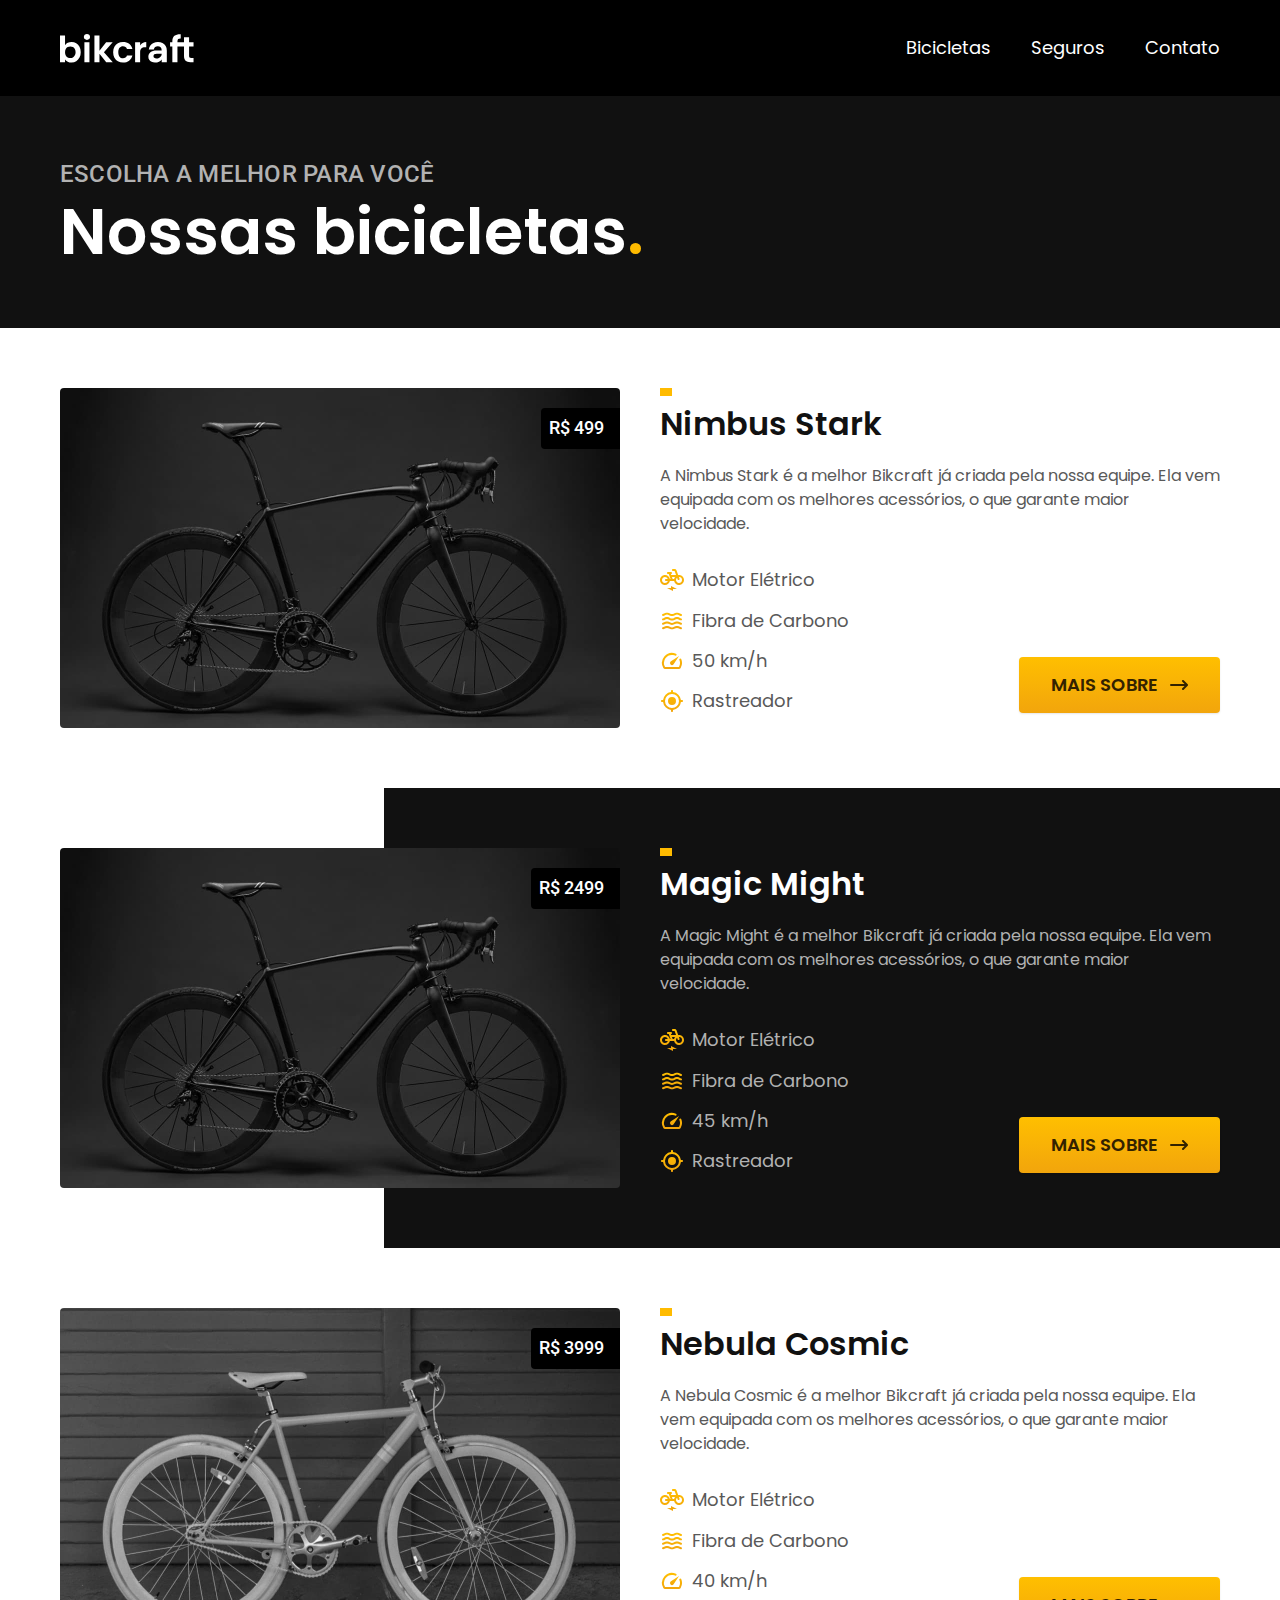
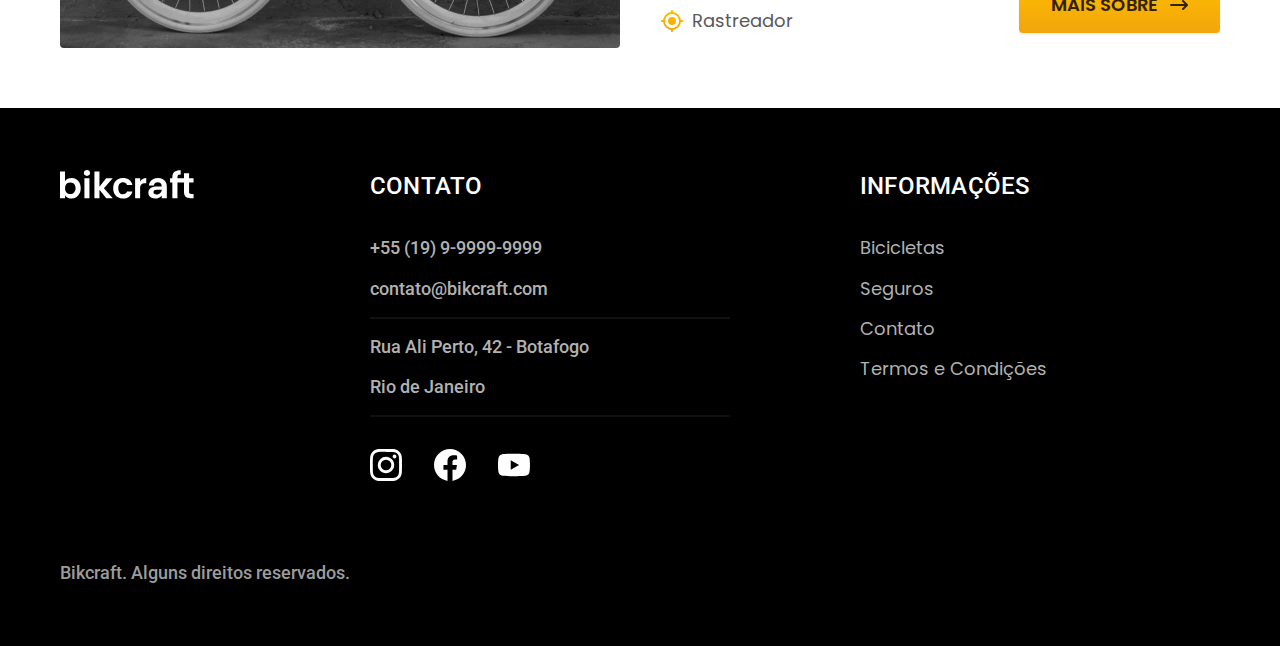
==== bicicletas.html @ c62a6f2a "adicionado página de termos e bicicletas" ====
<!DOCTYPE html>
<html lang="pt-BR">
<head>
   <meta charset="UTF-8">
   <meta http-equiv="X-UA-Compatible" content="IE=edge">
   <meta name="viewport" content="width=device-width, initial-scale=1.0">
   <title>Bicicletas | Bikcraft - Bicicletas Elétricas</title>
   <meta name="description" content="Bicicletas elétricas de alta precisão e qualidade, feitas sob medida para você. Explore o mundo na sua velocidade com a Bikcraft.">
   <link rel="stylesheet" href="css/style.css">
   <link rel="icon" href="favicon.svg" type="image/svg+xml">
   <link rel="preconnect" href="https://fonts.googleapis.com">
   <link rel="preconnect" href="https://fonts.gstatic.com" crossorigin>
   <link rel="stylesheet" href="https://fonts.googleapis.com/css2?family=Merriweather:ital,wght@1,900&family=Poppins:wght@400;600&family=Roboto:wght@400;500&display=swap">
</head>
<body id="bicicletas">
   <header class="header-bg">
      <div class="container header">
         <a href="/">
            <img src="img/bikcraft.svg" alt="Bikcraft">
         </a>

         <nav aria-label="primária">
            <ul class="header-menu font-1-m cor-0">
               <li><a href="bicicletas.html">Bicicletas</a></li>
               <li><a href="seguros.html">Seguros</a></li>
               <li><a href="contato.html">Contato</a></li>
            </ul>
         </nav>
      </div>
   </header>

   <main>
      <div class="titulo-bg">
         <div class="titulo container">
            <p class="font-2-l-b cor-5">Escolha a melhor para você</p>
            <h1 class="font-1-xxl cor-0">Nossas bicicletas<span class="cor-p1">.</span></h1>
         </div>
      </div>

      <div class="bicicletas container">
         <div class="bicicletas-imagem">
            <img src="img/bicicletas/nimbus.jpg" alt="Bicicleta preta">
            <span class="font-2-m cor-0">R$ 499</span>
         </div>

         <div class="bicicletas-conteudo">
            <h2 class="font-1-xl">Nimbus Stark</h2>
            <p class="font-1-s cor-8">A Nimbus Stark é a melhor Bikcraft já criada pela nossa equipe. Ela vem equipada com os melhores acessórios, o que garante maior velocidade.</p>

            <ul class="font-1-m cor-8">
               <li>
                  <img src="img/icones/eletrica.svg" alt="">
                  Motor Elétrico
               </li>

               <li>
                  <img src="img/icones/carbono.svg" alt="">
                  Fibra de Carbono
               </li>

               <li>
                  <img src="img/icones/velocidade.svg" alt="">
                  50 km/h
               </li>

               <li>
                  <img src="img/icones/rastreador.svg" alt="">
                  Rastreador
               </li>
            </ul>

            <a class="botao seta" href="bicicletas/nimbus.html">Mais sobre</a>
         </div>
      </div>

      <div class="bicicletas-bg">
         <div class="bicicletas container">
            <div class="bicicletas-imagem">
               <img src="img/bicicletas/nimbus.jpg" alt="Bicicleta preta">
               <span class="font-2-m cor-0">R$ 2499</span>
            </div>

            <div class="bicicletas-conteudo">
               <h2 class="font-1-xl cor-0">Magic Might</h2>
               <p class="font-1-s cor-5">A Magic Might é a melhor Bikcraft já criada pela nossa equipe. Ela vem equipada com os melhores acessórios, o que garante maior velocidade.</p>

               <ul class="font-1-m cor-5">
                  <li>
                     <img src="img/icones/eletrica.svg" alt="">
                     Motor Elétrico
                  </li>

                  <li>
                     <img src="img/icones/carbono.svg" alt="">
                     Fibra de Carbono
                  </li>

                  <li>
                     <img src="img/icones/velocidade.svg" alt="">
                     45 km/h
                  </li>

                  <li>
                     <img src="img/icones/rastreador.svg" alt="">
                     Rastreador
                  </li>
               </ul>

               <a class="botao seta" href="bicicletas/magic.html">Mais sobre</a>
            </div>
         </div>
      </div>

      <div class="bicicletas container">
         <div class="bicicletas-imagem">
            <img src="img/bicicletas/nebula.jpg" alt="Bicicleta preta">
            <span class="font-2-m cor-0">R$ 3999</span>
         </div>

         <div class="bicicletas-conteudo">
            <h2 class="font-1-xl">Nebula Cosmic</h2>
            <p class="font-1-s cor-8">A Nebula Cosmic é a melhor Bikcraft já criada pela nossa equipe. Ela vem equipada com os melhores acessórios, o que garante maior velocidade.</p>

            <ul class="font-1-m cor-8">
               <li>
                  <img src="img/icones/eletrica.svg" alt="">
                  Motor Elétrico
               </li>

               <li>
                  <img src="img/icones/carbono.svg" alt="">
                  Fibra de Carbono
               </li>

               <li>
                  <img src="img/icones/velocidade.svg" alt="">
                  40 km/h
               </li>

               <li>
                  <img src="img/icones/rastreador.svg" alt="">
                  Rastreador
               </li>
            </ul>

            <a class="botao seta" href="bicicletas/nebula.html">Mais sobre</a>
         </div>
      </div>
   </main>

   <footer class="footer-bg">
      <div class="container footer">
         <img src="img/bikcraft.svg" alt="Bikcraft">

         <div class="footer-contato">
            <h3 class="font-2-l-b cor-0">Contato</h3>
            
            <ul class="font-2-m cor-5">
               <li><a href="tel:+5519999999999">+55 (19) 9-9999-9999</a></li>
               <li><a href="mailto:contato@bikcraft.com">contato@bikcraft.com</a></li>
               <li>Rua Ali Perto, 42 - Botafogo</li>
               <li>Rio de Janeiro</li>
            </ul>

            <div class="footer-redes">
               <a href="/"><img src="/img/redes/instagram.svg" alt="Instagram"></a>
               <a href="/"><img src="/img/redes/facebook.svg" alt="Facebook"></a>
               <a href="/"><img src="/img/redes/youtube.svg" alt="Youtube"></a>
            </div>
         </div>

         <div class="footer-informacoes">
            <h3 class="font-2-l-b cor-0">Informações</h3>

            <nav>
               <ul class="font-1-m cor-5">
                  <li><a href="bicicletas.html">Bicicletas</a></li>
                  <li><a href="seguros.html">Seguros</a></li>
                  <li><a href="contato.html">Contato</a></li>
                  <li><a href="termos.html">Termos e Condições</a></li>
               </ul>
            </nav>
         </div>

         <p class="footer-copy font-2-m cor-6">Bikcraft. Alguns direitos reservados.</p>
      </div>
   </footer>
</body>
</html>
---- css/style.css ----
@import url("utilidades/componentes.css");
@import url("utilidades/tipografia.css");
@import url("utilidades/cores.css");
@import url("global/global.css");
@import url("global/header.css");
@import url("global/footer.css");
@import url("home/introducao.css");
@import url("home/tecnologia.css");
@import url("home/parceiros.css");
@import url("home/depoimento.css");
@import url("home/seguros.css");
@import url("termos/termos.css");
@import url("bicicletas/bicicletas-lista.css");
@import url("bicicletas/bicicletas.css");
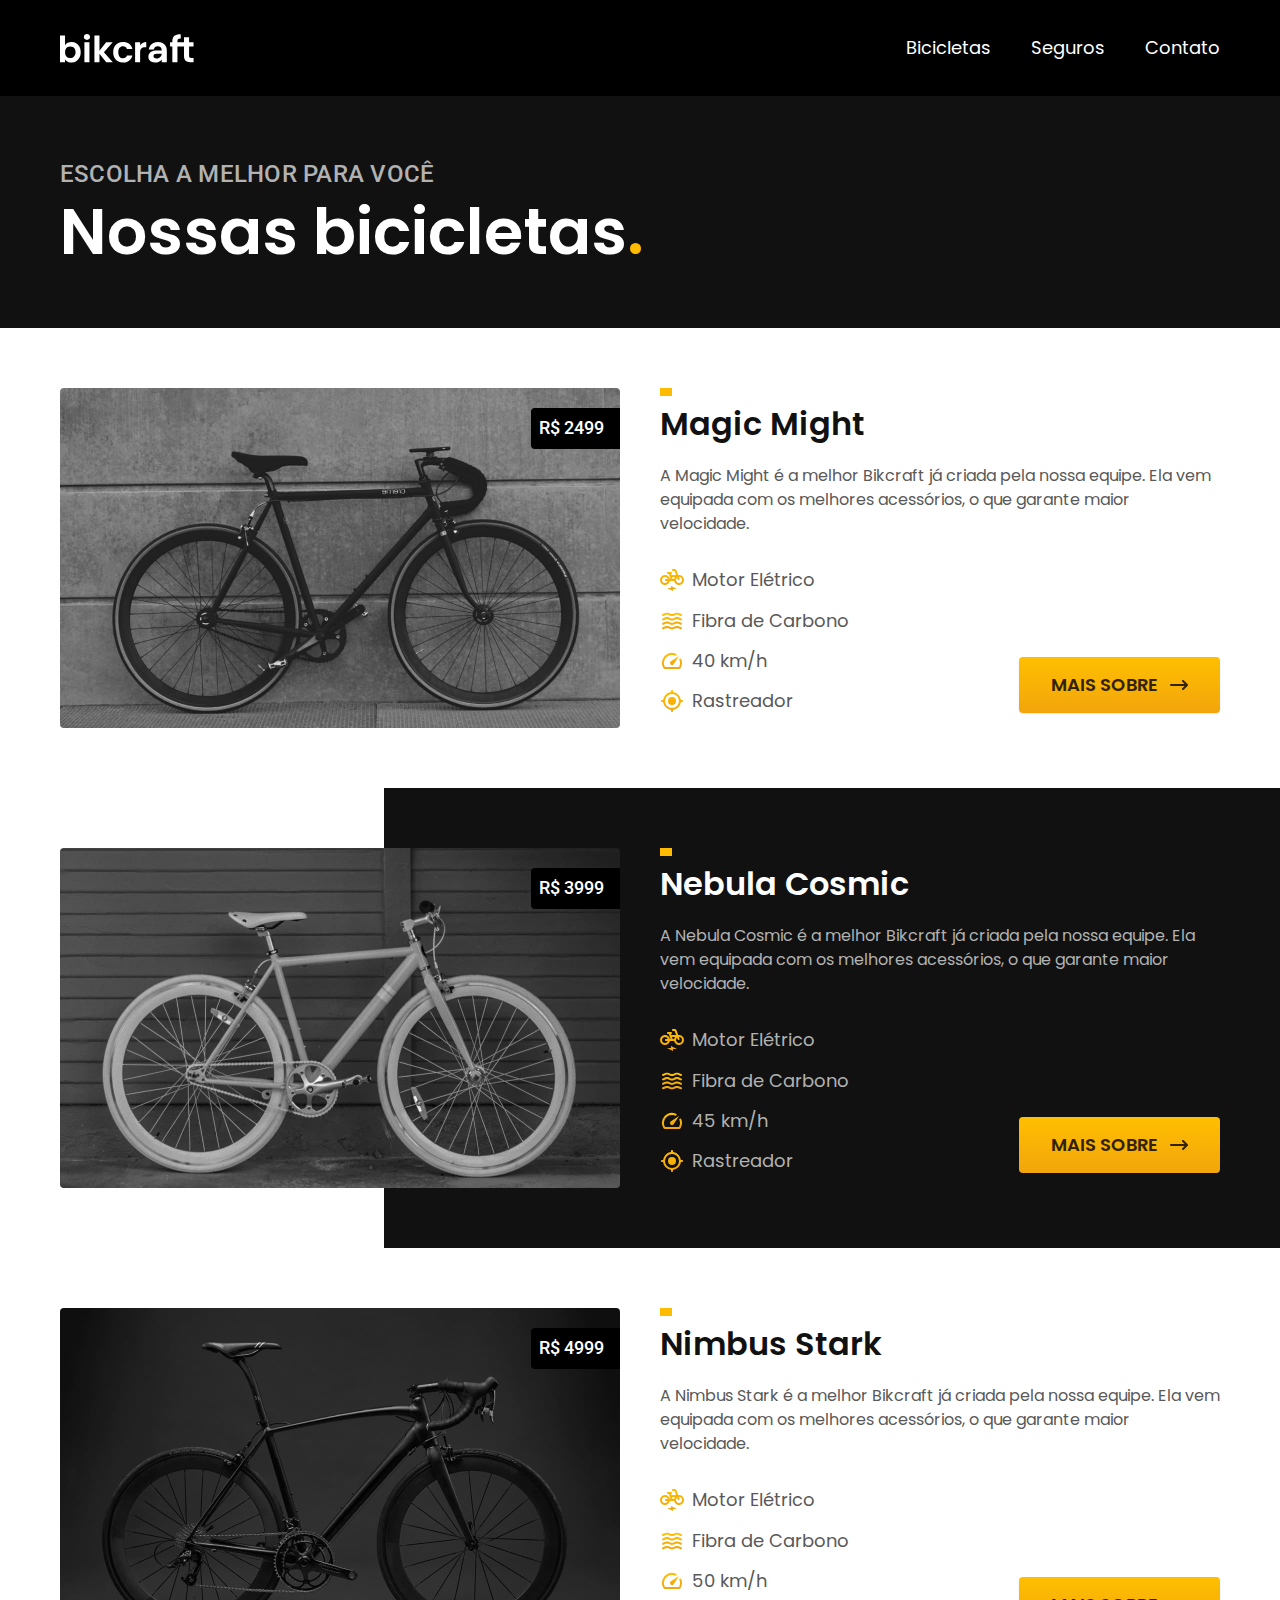
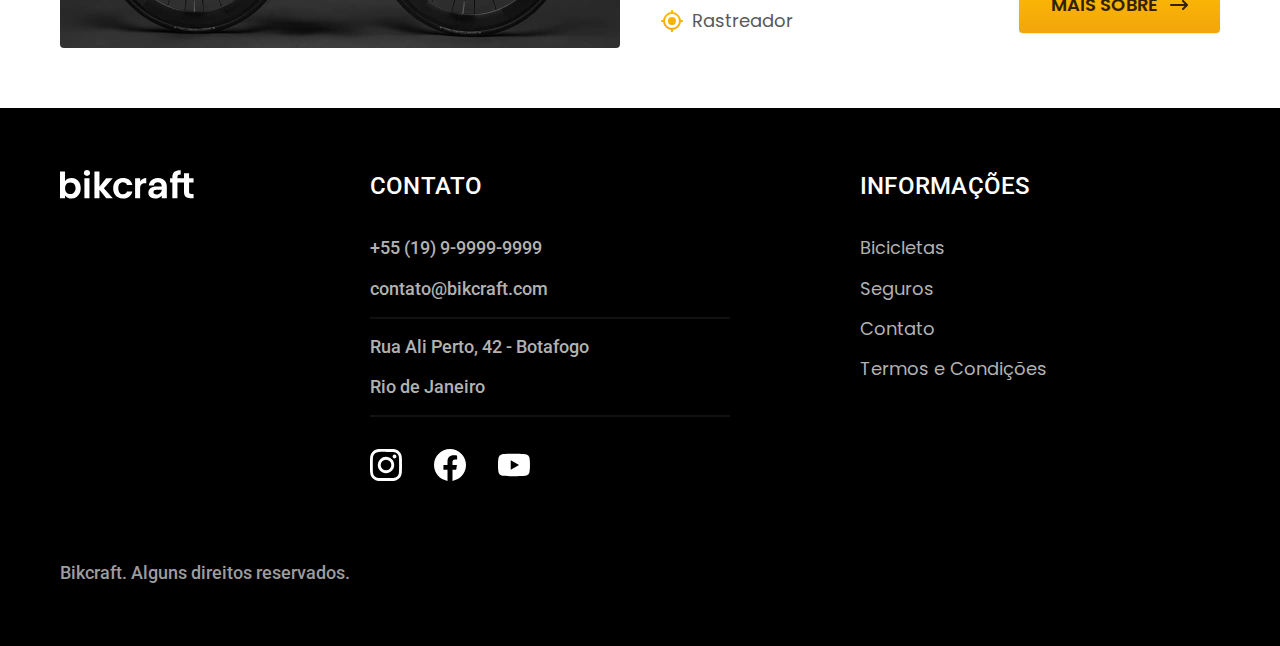
==== commit e3273405: "correção das bicicletas e valores, adiciona página de cada bicicleta e estilização" ====
--- a/bicicletas.html
+++ b/bicicletas.html
@@ -15,7 +15,7 @@
 <body id="bicicletas">
    <header class="header-bg">
       <div class="container header">
-         <a href="/">
+         <a href="index.html">
             <img src="img/bikcraft.svg" alt="Bikcraft">
          </a>
 
@@ -39,8 +39,82 @@
 
       <div class="bicicletas container">
          <div class="bicicletas-imagem">
+            <img src="img/bicicletas/magic.jpg" alt="Bicicleta preta">
+            <span class="font-2-m cor-0">R$ 2499</span>
+         </div>
+
+         <div class="bicicletas-conteudo">
+            <h2 class="font-1-xl">Magic Might</h2>
+            <p class="font-1-s cor-8">A Magic Might é a melhor Bikcraft já criada pela nossa equipe. Ela vem equipada com os melhores acessórios, o que garante maior velocidade.</p>
+
+            <ul class="font-1-m cor-8">
+               <li>
+                  <img src="img/icones/eletrica.svg" alt="">
+                  Motor Elétrico
+               </li>
+
+               <li>
+                  <img src="img/icones/carbono.svg" alt="">
+                  Fibra de Carbono
+               </li>
+
+               <li>
+                  <img src="img/icones/velocidade.svg" alt="">
+                  40 km/h
+               </li>
+
+               <li>
+                  <img src="img/icones/rastreador.svg" alt="">
+                  Rastreador
+               </li>
+            </ul>
+
+            <a class="botao seta" href="bicicletas/magic.html">Mais sobre</a>
+         </div>
+      </div>
+
+      <div class="bicicletas-bg">
+         <div class="bicicletas container">
+            <div class="bicicletas-imagem">
+               <img src="img/bicicletas/nebula.jpg" alt="Bicicleta preta">
+               <span class="font-2-m cor-0">R$ 3999</span>
+            </div>
+
+            <div class="bicicletas-conteudo">
+               <h2 class="font-1-xl cor-0">Nebula Cosmic</h2>
+               <p class="font-1-s cor-5">A Nebula Cosmic é a melhor Bikcraft já criada pela nossa equipe. Ela vem equipada com os melhores acessórios, o que garante maior velocidade.</p>
+
+               <ul class="font-1-m cor-5">
+                  <li>
+                     <img src="img/icones/eletrica.svg" alt="">
+                     Motor Elétrico
+                  </li>
+
+                  <li>
+                     <img src="img/icones/carbono.svg" alt="">
+                     Fibra de Carbono
+                  </li>
+
+                  <li>
+                     <img src="img/icones/velocidade.svg" alt="">
+                     45 km/h
+                  </li>
+
+                  <li>
+                     <img src="img/icones/rastreador.svg" alt="">
+                     Rastreador
+                  </li>
+               </ul>
+
+               <a class="botao seta" href="bicicletas/nebula.html">Mais sobre</a>
+            </div>
+         </div>
+      </div>
+
+      <div class="bicicletas container">
+         <div class="bicicletas-imagem">
             <img src="img/bicicletas/nimbus.jpg" alt="Bicicleta preta">
-            <span class="font-2-m cor-0">R$ 499</span>
+            <span class="font-2-m cor-0">R$ 4999</span>
          </div>
 
          <div class="bicicletas-conteudo">
@@ -72,80 +146,6 @@
             <a class="botao seta" href="bicicletas/nimbus.html">Mais sobre</a>
          </div>
       </div>
-
-      <div class="bicicletas-bg">
-         <div class="bicicletas container">
-            <div class="bicicletas-imagem">
-               <img src="img/bicicletas/nimbus.jpg" alt="Bicicleta preta">
-               <span class="font-2-m cor-0">R$ 2499</span>
-            </div>
-
-            <div class="bicicletas-conteudo">
-               <h2 class="font-1-xl cor-0">Magic Might</h2>
-               <p class="font-1-s cor-5">A Magic Might é a melhor Bikcraft já criada pela nossa equipe. Ela vem equipada com os melhores acessórios, o que garante maior velocidade.</p>
-
-               <ul class="font-1-m cor-5">
-                  <li>
-                     <img src="img/icones/eletrica.svg" alt="">
-                     Motor Elétrico
-                  </li>
-
-                  <li>
-                     <img src="img/icones/carbono.svg" alt="">
-                     Fibra de Carbono
-                  </li>
-
-                  <li>
-                     <img src="img/icones/velocidade.svg" alt="">
-                     45 km/h
-                  </li>
-
-                  <li>
-                     <img src="img/icones/rastreador.svg" alt="">
-                     Rastreador
-                  </li>
-               </ul>
-
-               <a class="botao seta" href="bicicletas/magic.html">Mais sobre</a>
-            </div>
-         </div>
-      </div>
-
-      <div class="bicicletas container">
-         <div class="bicicletas-imagem">
-            <img src="img/bicicletas/nebula.jpg" alt="Bicicleta preta">
-            <span class="font-2-m cor-0">R$ 3999</span>
-         </div>
-
-         <div class="bicicletas-conteudo">
-            <h2 class="font-1-xl">Nebula Cosmic</h2>
-            <p class="font-1-s cor-8">A Nebula Cosmic é a melhor Bikcraft já criada pela nossa equipe. Ela vem equipada com os melhores acessórios, o que garante maior velocidade.</p>
-
-            <ul class="font-1-m cor-8">
-               <li>
-                  <img src="img/icones/eletrica.svg" alt="">
-                  Motor Elétrico
-               </li>
-
-               <li>
-                  <img src="img/icones/carbono.svg" alt="">
-                  Fibra de Carbono
-               </li>
-
-               <li>
-                  <img src="img/icones/velocidade.svg" alt="">
-                  40 km/h
-               </li>
-
-               <li>
-                  <img src="img/icones/rastreador.svg" alt="">
-                  Rastreador
-               </li>
-            </ul>
-
-            <a class="botao seta" href="bicicletas/nebula.html">Mais sobre</a>
-         </div>
-      </div>
    </main>
 
    <footer class="footer-bg">
@@ -163,9 +163,9 @@
             </ul>
 
             <div class="footer-redes">
-               <a href="/"><img src="/img/redes/instagram.svg" alt="Instagram"></a>
-               <a href="/"><img src="/img/redes/facebook.svg" alt="Facebook"></a>
-               <a href="/"><img src="/img/redes/youtube.svg" alt="Youtube"></a>
+               <a href="/"><img src="img/redes/instagram.svg" alt="Instagram"></a>
+               <a href="/"><img src="img/redes/facebook.svg" alt="Facebook"></a>
+               <a href="/"><img src="img/redes/youtube.svg" alt="Youtube"></a>
             </div>
          </div>
 
--- a/css/style.css
+++ b/css/style.css
@@ -8,7 +8,11 @@
 @import url("home/tecnologia.css");
 @import url("home/parceiros.css");
 @import url("home/depoimento.css");
-@import url("home/seguros.css");
-@import url("termos/termos.css");
 @import url("bicicletas/bicicletas-lista.css");
-@import url("bicicletas/bicicletas.css");+@import url("bicicletas/bicicletas.css");
+@import url("bicicleta/bicicleta.css");
+@import url("bicicleta/seguro.css");
+@import url("seguros/seguros.css");
+@import url("seguros/vantagens.css");
+@import url("seguros/perguntas.css");
+@import url("termos/termos.css");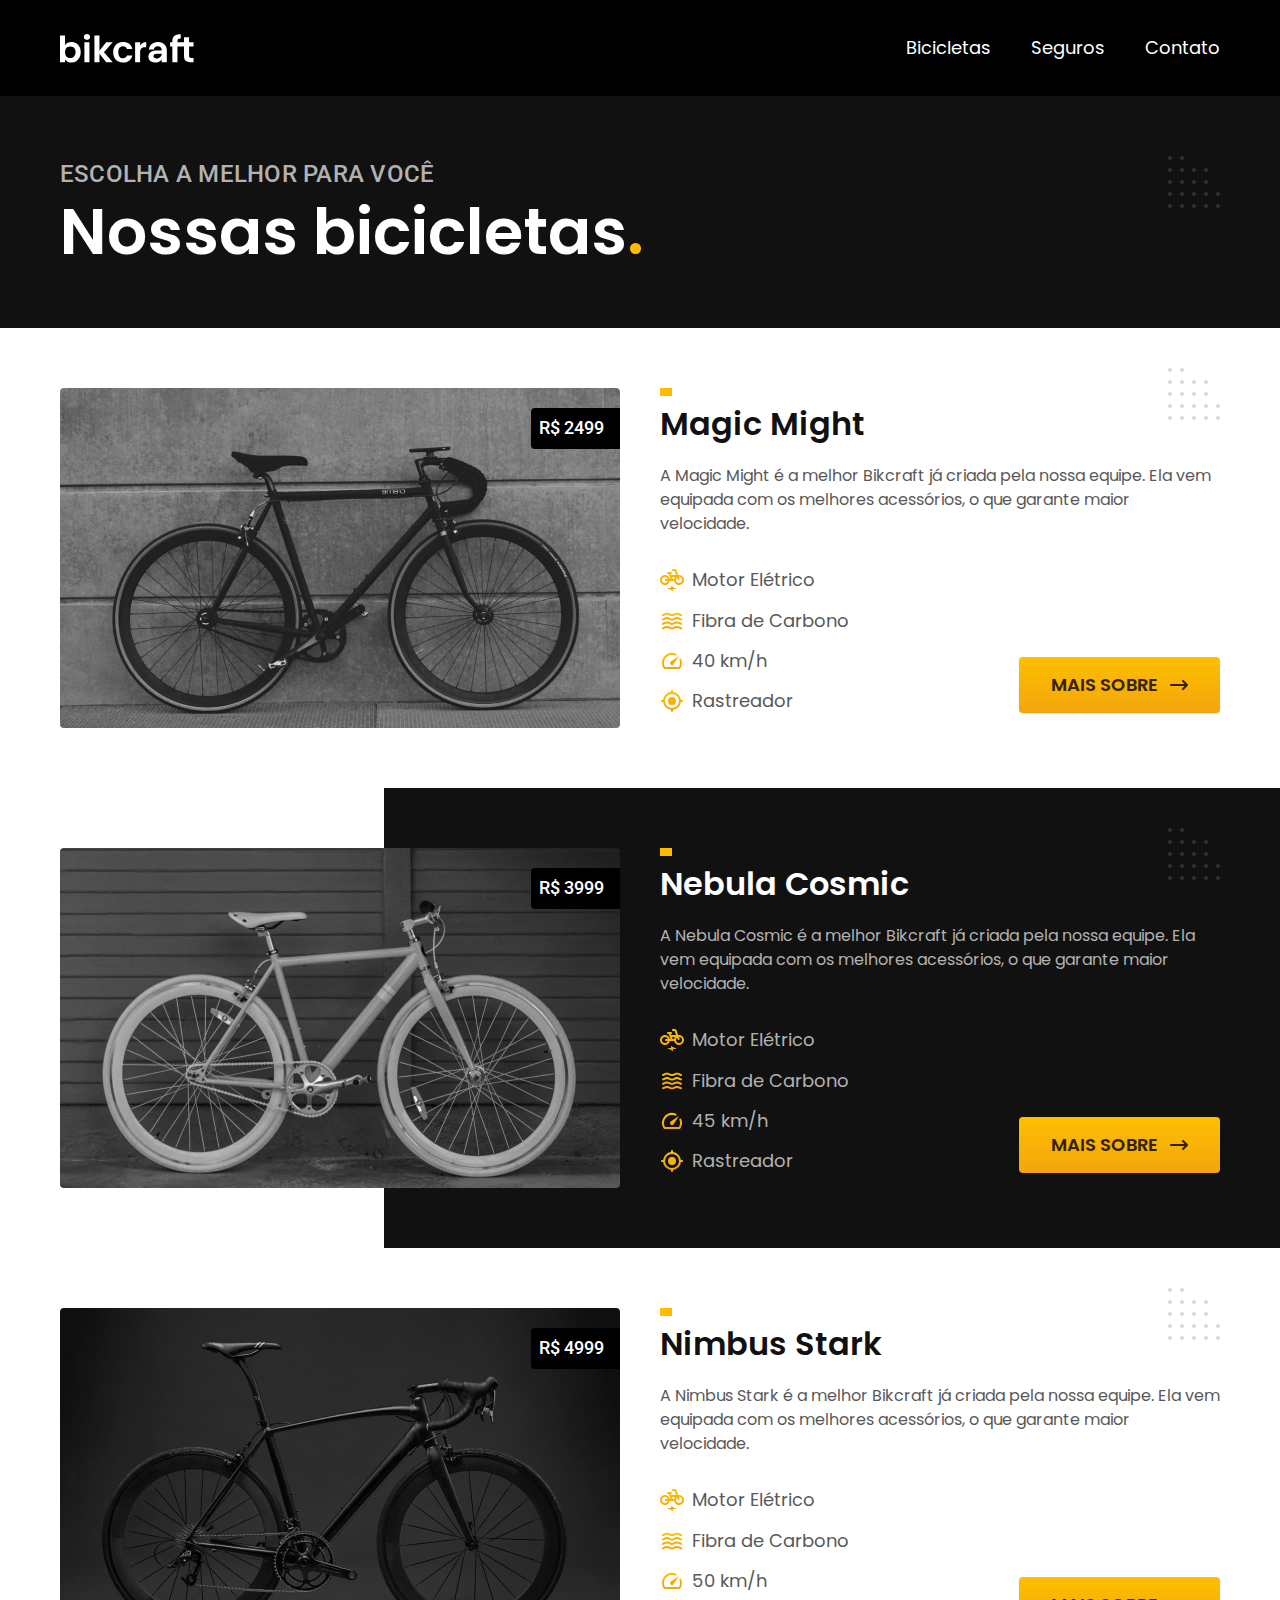
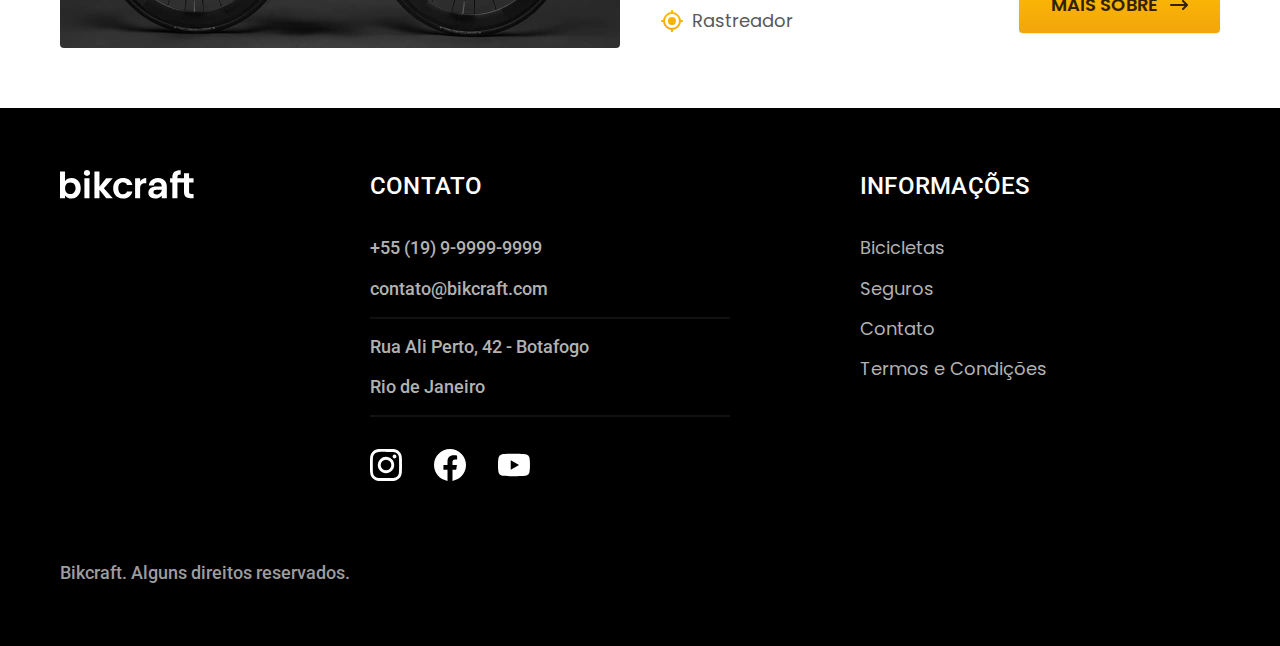
==== commit b341dd40: "adicionado preload no style.css e otimizado imagens da index" ====
--- a/bicicletas.html
+++ b/bicicletas.html
@@ -6,6 +6,7 @@
    <meta name="viewport" content="width=device-width, initial-scale=1.0">
    <title>Bicicletas | Bikcraft - Bicicletas Elétricas</title>
    <meta name="description" content="Bicicletas elétricas de alta precisão e qualidade, feitas sob medida para você. Explore o mundo na sua velocidade com a Bikcraft.">
+   <link rel="preload" href="css/style.css" as="style">
    <link rel="stylesheet" href="css/style.css">
    <link rel="icon" href="favicon.svg" type="image/svg+xml">
    <link rel="preconnect" href="https://fonts.googleapis.com">
--- a/css/style.css
+++ b/css/style.css
@@ -1,6 +1,7 @@
 @import url("utilidades/componentes.css");
 @import url("utilidades/tipografia.css");
 @import url("utilidades/cores.css");
+@import url("utilidades/formulario.css");
 @import url("global/global.css");
 @import url("global/header.css");
 @import url("global/footer.css");
@@ -12,6 +13,9 @@
 @import url("bicicletas/bicicletas.css");
 @import url("bicicleta/bicicleta.css");
 @import url("bicicleta/seguro.css");
+@import url("contato/contato.css");
+@import url("contato/lojas.css");
+@import url("orcamento/orcamento.css");
 @import url("seguros/seguros.css");
 @import url("seguros/vantagens.css");
 @import url("seguros/perguntas.css");
--- a/css/style.css
+++ b/css/style.css
@@ -1,6 +1,7 @@
 @import url("utilidades/componentes.css");
 @import url("utilidades/tipografia.css");
 @import url("utilidades/cores.css");
+@import url("utilidades/formulario.css");
 @import url("global/global.css");
 @import url("global/header.css");
 @import url("global/footer.css");
@@ -12,6 +13,9 @@
 @import url("bicicletas/bicicletas.css");
 @import url("bicicleta/bicicleta.css");
 @import url("bicicleta/seguro.css");
+@import url("contato/contato.css");
+@import url("contato/lojas.css");
+@import url("orcamento/orcamento.css");
 @import url("seguros/seguros.css");
 @import url("seguros/vantagens.css");
 @import url("seguros/perguntas.css");
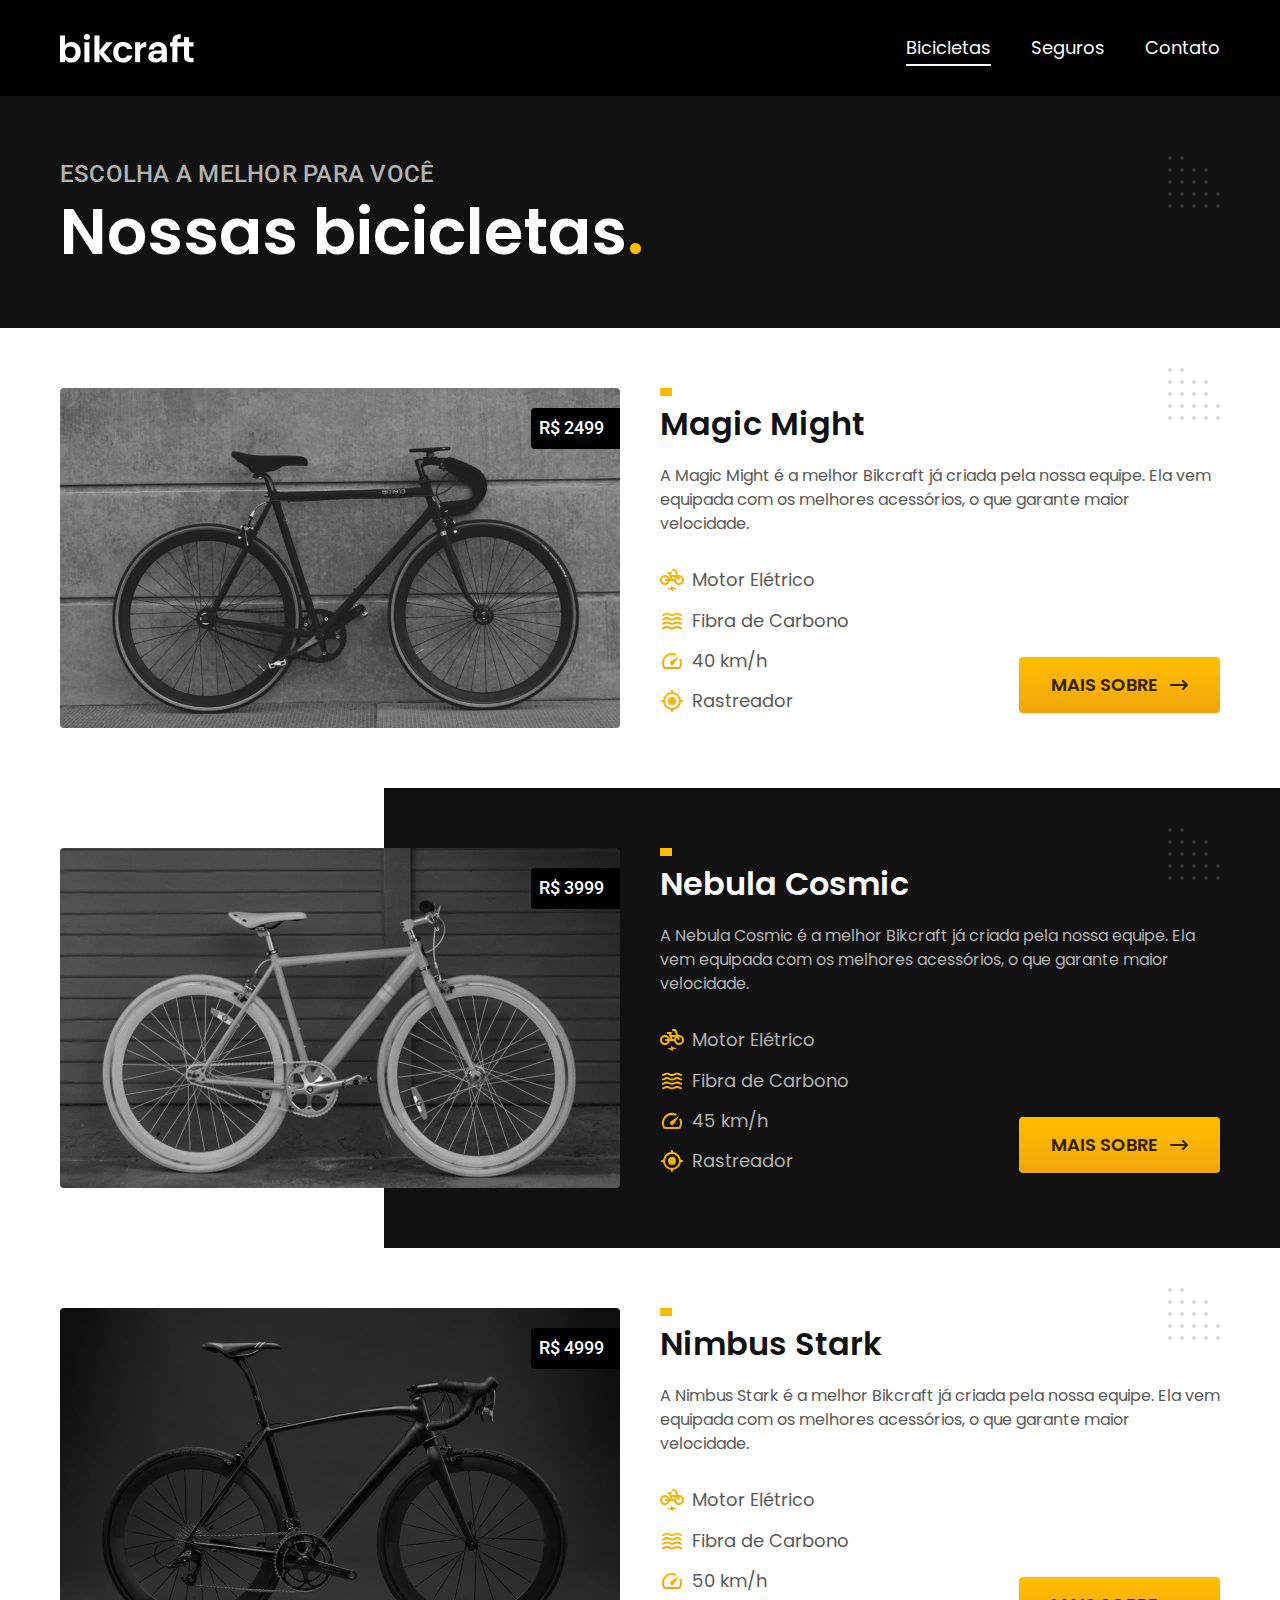
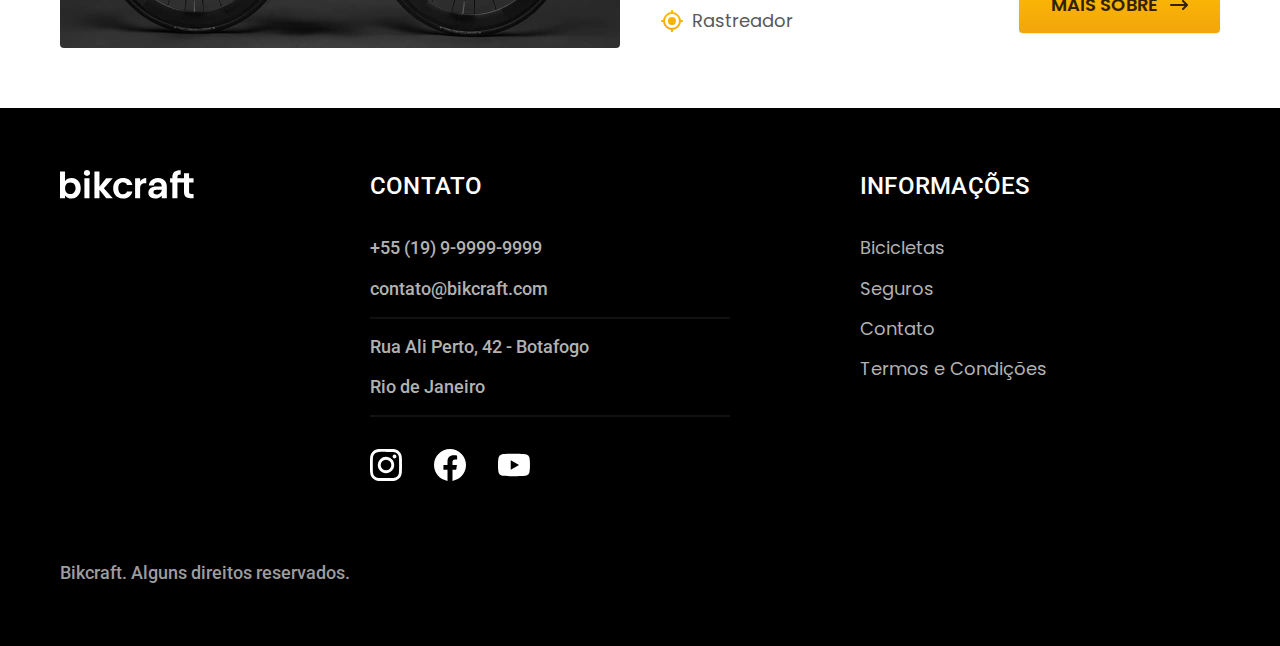
==== commit da5e2167: "verifica se js está ativado no browser" ====
--- a/bicicletas.html
+++ b/bicicletas.html
@@ -12,6 +12,7 @@
    <link rel="preconnect" href="https://fonts.googleapis.com">
    <link rel="preconnect" href="https://fonts.gstatic.com" crossorigin>
    <link rel="stylesheet" href="https://fonts.googleapis.com/css2?family=Merriweather:ital,wght@1,900&family=Poppins:wght@400;600&family=Roboto:wght@400;500&display=swap">
+   <script>document.documentElement.classList.add("js")</script>
 </head>
 <body id="bicicletas">
    <header class="header-bg">
@@ -186,5 +187,7 @@
          <p class="footer-copy font-2-m cor-6">Bikcraft. Alguns direitos reservados.</p>
       </div>
    </footer>
+
+   <script src="js/script.js"></script>
 </body>
 </html>--- a/css/style.css
+++ b/css/style.css
@@ -2,6 +2,7 @@
 @import url("utilidades/tipografia.css");
 @import url("utilidades/cores.css");
 @import url("utilidades/formulario.css");
+@import url("utilidades/animacao.css");
 @import url("global/global.css");
 @import url("global/header.css");
 @import url("global/footer.css");
--- a/css/style.css
+++ b/css/style.css
@@ -2,6 +2,7 @@
 @import url("utilidades/tipografia.css");
 @import url("utilidades/cores.css");
 @import url("utilidades/formulario.css");
+@import url("utilidades/animacao.css");
 @import url("global/global.css");
 @import url("global/header.css");
 @import url("global/footer.css");
